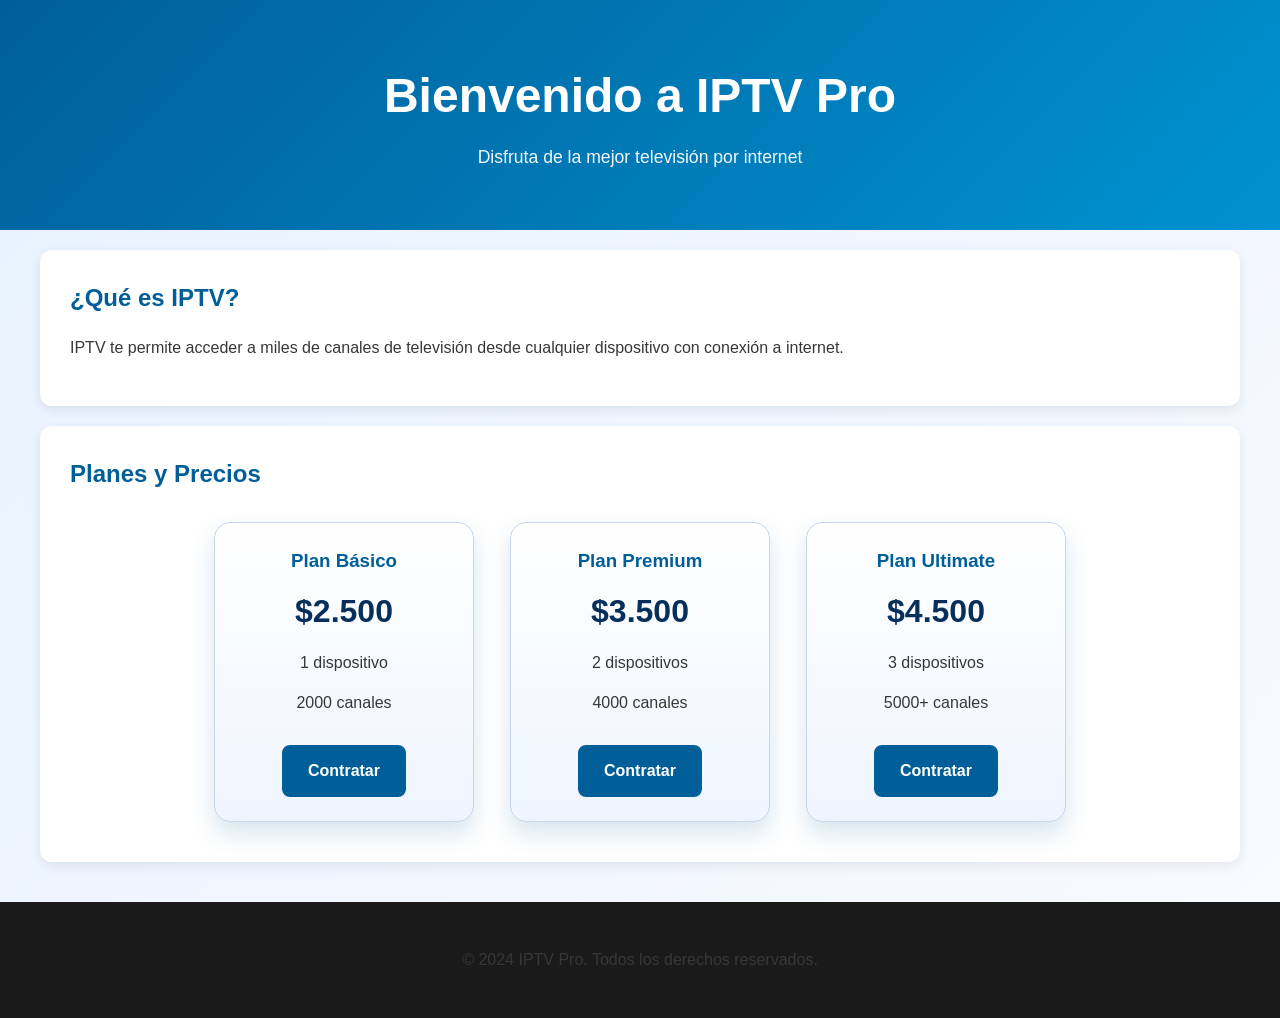
==== prueba.html @ ab82f14b "Reparacion de errores en el codigo HTML, se agrego un nuevo archivo llamado prueba.html" ====
<!DOCTYPE html>
<html lang="es">
<head>
    <meta charset="UTF-8">
    <meta name="viewport" content="width=device-width, initial-scale=1.0">
    <title>Prueba IPTV</title>
    <link rel="stylesheet" href="css/estilo.css">
    <style>
        body {
            font-family: Arial, sans-serif;
        }
    </style>
</head>
<body>
    <header>
        <h1>Bienvenido a IPTV Pro</h1>
        <p>Disfruta de la mejor televisión por internet</p>
    </header>

    <section id="about">
        <h2>¿Qué es IPTV?</h2>
        <p>IPTV te permite acceder a miles de canales de televisión desde cualquier dispositivo con conexión a internet.</p>
    </section>

    <section id="pricing">
        <h2>Planes y Precios</h2>
        <div class="pricing">
            <div class="plan">
                <h3>Plan Básico</h3>
                <p class="price">$2.500</p>
                <p>1 dispositivo</p>
                <p>2000 canales</p>
                <a class="btn" href="https://wa.me/56928422082" target="_blank">Contratar</a>
            </div>
            <div class="plan">
                <h3>Plan Premium</h3>
                <p class="price">$3.500</p>
                <p>2 dispositivos</p>
                <p>4000 canales</p>
                <a class="btn" href="https://wa.me/56928422082" target="_blank">Contratar</a>
            </div>
            <div class="plan">
                <h3>Plan Ultimate</h3>
                <p class="price">$4.500</p>
                <p>3 dispositivos</p>
                <p>5000+ canales</p>
                <a class="btn" href="https://wa.me/56928422082" target="_blank">Contratar</a>
            </div>
        </div>
    </section>

    <footer>
        <p>&copy; 2024 IPTV Pro. Todos los derechos reservados.</p>
    </footer>
</body>
</html>
---- css/estilo.css ----
/* ============================================
   VARIABLES DE COLORES Y TEMAS GLOBALES
   ============================================ */
:root {
    /* Color de fondo principal */
    --bg: #f4f8ff;
    /* Color del texto general */
    --text: #1a1a1a;
    /* Color del texto desaturado */
    --muted: #373737;
    /* Color primario de la marca (azul) */
    --primary: #005f99;
    /* Color del texto sobre fondo primario */
    --primary-text: #ffffff;
    /* Color de superficie secundaria */
    --surface: #ebf3ff;
    /* Color de tarjetas */
    --card: #ffffff;
    /* Color de bordes */
    --border: #c6d6eb;
    /* Color de botones al pasar el mouse */
    --button-hover: #004f84;
    /* Color de enfoque/foco */
    --focus: #ffb703;
    /* Color de acento secundario */
    --accent: #0092d1;
}

/* Selector universal - aplica a todos los elementos */
* {
    box-sizing: border-box;
}

/* ============================================
   ESTILOS BASE DEL DOCUMENTO
   ============================================ */
body {
    font-family: "Segoe UI", Arial, sans-serif;
    margin: 0;
    padding: 0;
    /* Fondo con gradiente degradado azul */
    background: linear-gradient(135deg, #e7f1ff 0%, #f8fbff 100%);
    color: var(--text);
    line-height: 1.5;
}

/* ============================================
   ESTILOS DEL ENCABEZADO
   ============================================ */
header {
    text-align: center;
    padding: 60px 20px;
    background: linear-gradient(135deg, #005f99 0%, #0092d1 100%);
    color: white;
}

/* Título principal - responsive con clamp */
header h1 {
    margin: 0 0 12px;
    /* Tamaño que se adapta entre 2rem y 3rem según el viewport */
    font-size: clamp(2rem, 4vw, 3rem);
}

/* Párrafos dentro del encabezado */
header p {
    margin: 0;
    font-size: 1.1rem;
    color: rgba(255, 255, 255, 0.95);
}

/* ============================================
   ESTILOS DE SECCIONES
   ============================================ */
section {
    /* Ancho máximo para evitar contenido demasiado ancho */
    max-width: 1200px;
    margin: 20px auto;
    padding: 30px;
    background-color: var(--card);
    border-radius: 12px;
    box-shadow: 0 4px 12px rgba(0, 0, 0, 0.08);
}

/* Encabezados de nivel 2 - color primario */
section h2 {
    color: var(--primary);
    margin-top: 0;
}

/* Texto general y elementos de lista */
p, li {
    color: var(--muted);
}

/* Estilos de listas */
ul {
    list-style-type: none;
    padding: 0;
}

/* Elementos de lista con borde izquierdo coloreado */
li {
    margin: 10px 0;
    padding: 10px;
    padding-left: 20px;
    background-color: transparent;
    border-left: 4px solid var(--primary);
    color: var(--muted);
}
/* ============================================
   SECCIÓN DE PRECIOS - LAYOUT Y TARJETAS
   ============================================ */
.pricing {
    display: flex;
    justify-content: center;
    gap: 16px;
    flex-wrap: wrap;
}

/* Tarjeta individual de plan de precios */
.plan {
    background: linear-gradient(180deg, #ffffff 0%, #eef5ff 100%);
    padding: 24px;
    margin: 10px;
    border-radius: 16px;
    text-align: center;
    width: min(260px, 100%);
    border: 1px solid var(--border);
    /* Sombra inicial */
    box-shadow: 0 12px 24px rgba(0, 92, 152, 0.16);
    /* Transición suave para efectos hover */
    transition: transform 0.25s ease, box-shadow 0.25s ease;
}

.plan:hover {
    transform: translateY(-5px);
    box-shadow: 0 16px 32px rgba(0, 92, 152, 0.24);
}

/* Encabezado de plan */
.plan h3 {
    color: var(--primary);
    margin-bottom: 0.75rem;
    margin-top: 0;
}

/* Precio de la tarjeta - destacado con tamaño grande */
.plan .price {
    font-size: 2rem;
    font-weight: 700;
    color: #072f5b;
    margin: 0.25rem 0 0.75rem;
}

/* ============================================
   ESTILOS DE BOTONES
   ============================================ */
a.btn,
button.btn {
    display: inline-block;
    margin: 14px 0 0;
    padding: 12px 24px;
    border-radius: 8px;
    border: 2px solid var(--primary);
    background-color: var(--primary);
    color: var(--primary-text);
    text-decoration: none;
    cursor: pointer;
    font-weight: 700;
    /* Transiciones suaves */
    transition: background-color 0.2s ease, transform 0.2s ease;
}

/* Estado hover para botones */
a.btn:hover,
button.btn:hover {
    background-color: var(--button-hover);
    transform: translateY(-1px);
}

/* Estado focus para accesibilidad */
a.btn:focus,
button.btn:focus {
    outline: 2px solid var(--focus);
    outline-offset: 2px;
}


/* ============================================
   SECCIÓN GALERÍA DE PASOS
   ============================================ */
#gallery {
    padding: 20px 0;
}

/* Contenedor de galería con grid responsive */
#gallery .gallery {
    display: grid;
    grid-template-columns: repeat(auto-fit, minmax(220px, 1fr));
    gap: 16px;
    align-items: start;
}

/* Elemento de figura */
#gallery figure {
    margin: 0;
    background-color: #fff;
    border: 1px solid var(--border);
    border-radius: 12px;
    overflow: hidden;
    box-shadow: 0 8px 16px rgba(0, 0, 0, 0.08);
}

/* Imágenes responsivas en galería */
#gallery img {
    width: 100%;
    height: auto;
    display: block;
}

/* Leyenda de figures */
#gallery figcaption {
    padding: 12px;
    background-color: #f8fbff;
    color: var(--muted);
    font-weight: 600;
    text-align: center;
    border-top: 1px solid var(--border);
}

/* ============================================
   SECCIÓN DESTACADA (COMPATIBILIDAD)
   ============================================ */
.highlight-box {
    background: linear-gradient(135deg, #00a8ff 0%, #24c6dc 100%);
    color: white;
    border: none;
    box-shadow: 0 20px 40px rgba(0, 0, 0, 0.18);
}

/* Encabezado en sección destacada */
.highlight-box h2 {
    color: #ffffff;
}

/* Grid para listado de compatibilidad */
.compatibility-list {
    display: grid;
    grid-template-columns: repeat(auto-fit, minmax(140px, 1fr));
    gap: 12px;
    margin-top: 18px;
}

/* Elementos del listado de compatibilidad */
.compatibility-list div {
    padding: 18px 14px;
    background: rgba(255, 255, 255, 0.16);
    border: 1px solid rgba(255, 255, 255, 0.28);
    border-radius: 14px;
    font-weight: 700;
    text-align: center;
    color: #ffffff;
    transition: background 0.2s ease;
}

.compatibility-list div:hover {
    background: rgba(255, 255, 255, 0.24);
}

/* ============================================
   SECCIÓN EXPERIENCIA (HISTORIA Y BENEFICIOS)
   ============================================ */
.experience-box {
    background: linear-gradient(135deg, #fff9ed 0%, #fff3d6 100%);
    border: 1px solid #ffd687;
    color: #1c1c1c;
}

/* Encabezado en sección experiencia */
.experience-box h2 {
    color: #b45309;
    margin: 0;
}

/* Contenedor superior con ícono y título */
.experience-top {
    display: flex;
    gap: 18px;
    align-items: center;
    margin-bottom: 18px;
}

/* Ícono de insignia/trofeo */
.experience-badge {
    width: 80px;
    min-width: 80px;
    border-radius: 24px;
    background: #d97706;
    padding: 16px;
    box-shadow: 0 20px 40px rgba(0, 0, 0, 0.12);
}

/* Grid para tarjetas de experiencia */
.experience-grid {
    display: grid;
    grid-template-columns: repeat(2, minmax(0, 1fr));
    gap: 20px;
    align-items: stretch;
    margin-top: 20px;
}

/* Tarjeta individual de experiencia */
.experience-card {
    padding: 22px;
    background: #ffffff;
    border-radius: 18px;
    box-shadow: 0 18px 30px rgba(0, 0, 0, 0.08);
    border: 1px solid rgba(229, 159, 14, 0.16);
}

/* Número destacado en tarjeta */
.experience-number {
    margin: 0 0 14px;
    font-size: clamp(2.2rem, 4vw, 3rem);
    font-weight: 800;
    color: #d97706;
}

/* Encabezado de tarjeta */
.experience-card h3 {
    margin-top: 0;
    color: #0f172a;
}

/* Listado dentro de tarjetas */
.experience-card ul {
    list-style: none;
    padding: 0;
    margin: 16px 0 0;
}

/* Elementos de lista con marca de verificación */
.experience-card li {
    margin: 12px 0;
    padding-left: 24px;
    position: relative;
    color: #334155;
    border: none;
}

/* Marca de verificación personalizada */
.experience-card li::before {
    content: "✔";
    position: absolute;
    left: 0;
    top: 0;
    color: #16a34a;
}

/* Nota final de experiencia */
.experience-note {
    margin-top: 20px;
    color: var(--muted);
    font-style: italic;
}

/* ============================================
   RESPONSIVE DESIGN - MEDIA QUERIES
   ============================================ */
@media (max-width: 768px) {
    /* Cambiar grid a una sola columna en mobile */
    .experience-grid {
        grid-template-columns: 1fr;
    }
    
    section {
        padding: 20px;
        margin: 15px auto;
    }
}

/* ============================================
   BOTÓN ALTERNATIVO PARA PASOS
   ============================================ */
.btn-step {
    display: inline-block;
    margin: 12px 0;
    padding: 10px 18px;
    border-radius: 8px;
    border: 2px solid var(--primary);
    background-color: var(--primary);
    color: var(--primary-text);
    text-decoration: none;
    cursor: pointer;
    font-weight: 700;
    font-size: 0.9rem;
    /* Transiciones suaves */
    transition: background-color 0.2s ease, transform 0.2s ease;
}

/* Efecto hover */
.btn-step:hover {
    background-color: var(--button-hover);
    transform: translateY(-1px);
}

/* Efecto focus para accesibilidad */
.btn-step:focus {
    outline: 3px solid var(--focus);
    outline-offset: 2px;
}


/* ============================================
   FOOTER - PIE DE PÁGINA
   ============================================ */
footer {
    text-align: center;
    padding: 30px 20px;
    background-color: #1a1a1a;
    color: var(--primary-text);
    margin-top: 40px;
}
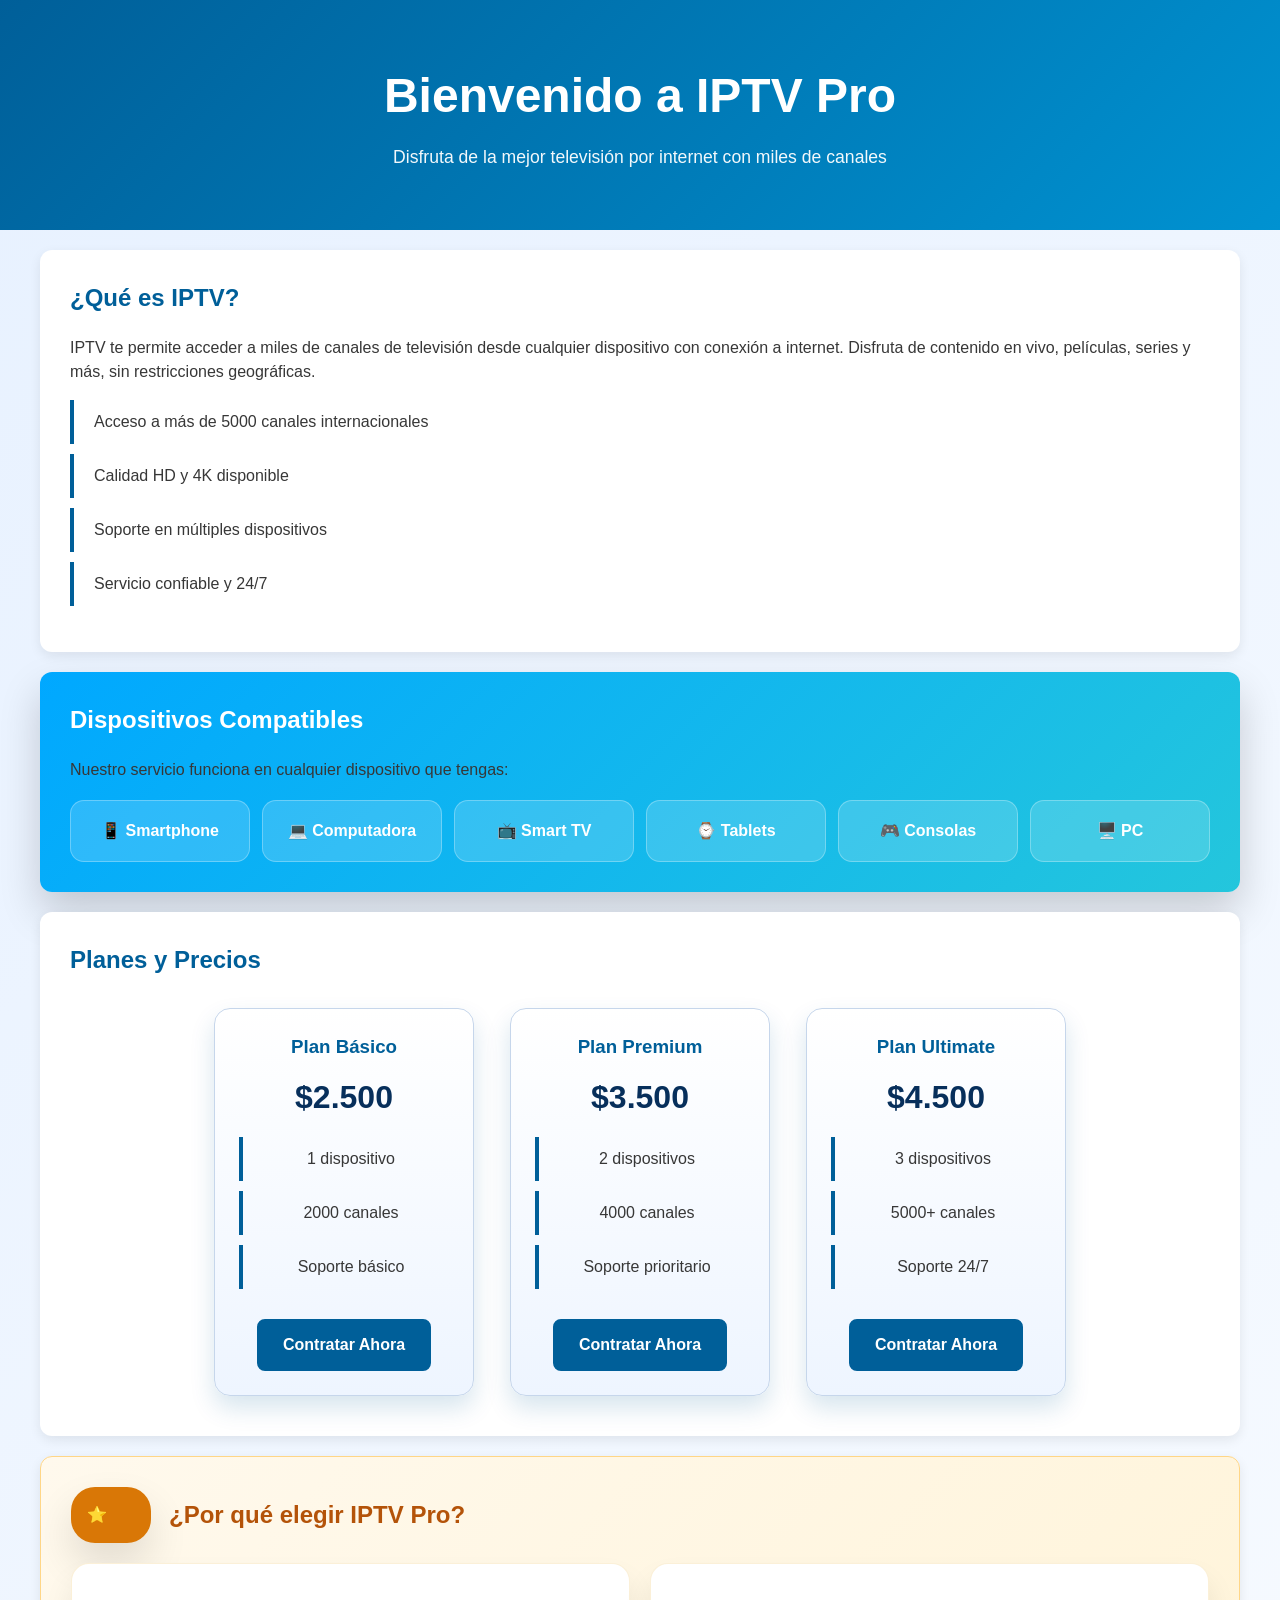
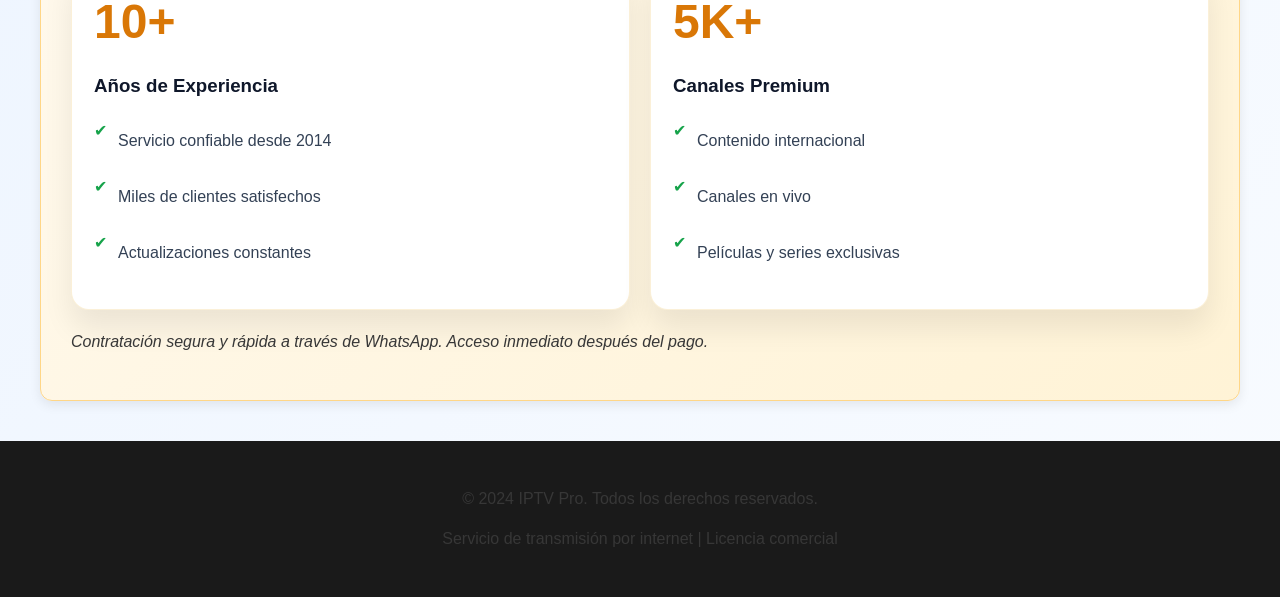
==== commit f57df3a5: "Mejorar estructura y contenido de prueba.html - Agregar secciones compatibilidad y experiencia" ====
--- a/prueba.html
+++ b/prueba.html
@@ -3,54 +3,114 @@
 <head>
     <meta charset="UTF-8">
     <meta name="viewport" content="width=device-width, initial-scale=1.0">
-    <title>Prueba IPTV</title>
+    <title>IPTV Pro - Televisión por Internet</title>
     <link rel="stylesheet" href="css/estilo.css">
-    <style>
-        body {
-            font-family: Arial, sans-serif;
-        }
-    </style>
 </head>
 <body>
+    <!-- HEADER -->
     <header>
         <h1>Bienvenido a IPTV Pro</h1>
-        <p>Disfruta de la mejor televisión por internet</p>
+        <p>Disfruta de la mejor televisión por internet con miles de canales</p>
     </header>
 
+    <!-- SECCIÓN SOBRE IPTV -->
     <section id="about">
         <h2>¿Qué es IPTV?</h2>
-        <p>IPTV te permite acceder a miles de canales de televisión desde cualquier dispositivo con conexión a internet.</p>
+        <p>IPTV te permite acceder a miles de canales de televisión desde cualquier dispositivo con conexión a internet. Disfruta de contenido en vivo, películas, series y más, sin restricciones geográficas.</p>
+        <ul>
+            <li>Acceso a más de 5000 canales internacionales</li>
+            <li>Calidad HD y 4K disponible</li>
+            <li>Soporte en múltiples dispositivos</li>
+            <li>Servicio confiable y 24/7</li>
+        </ul>
     </section>
 
+    <!-- SECCIÓN COMPATIBILIDAD -->
+    <section class="highlight-box">
+        <h2>Dispositivos Compatibles</h2>
+        <p>Nuestro servicio funciona en cualquier dispositivo que tengas:</p>
+        <div class="compatibility-list">
+            <div>📱 Smartphone</div>
+            <div>💻 Computadora</div>
+            <div>📺 Smart TV</div>
+            <div>⌚ Tablets</div>
+            <div>🎮 Consolas</div>
+            <div>🖥️ PC</div>
+        </div>
+    </section>
+
+    <!-- SECCIÓN PLANES Y PRECIOS -->
     <section id="pricing">
         <h2>Planes y Precios</h2>
         <div class="pricing">
             <div class="plan">
                 <h3>Plan Básico</h3>
                 <p class="price">$2.500</p>
-                <p>1 dispositivo</p>
-                <p>2000 canales</p>
-                <a class="btn" href="https://wa.me/56928422082" target="_blank">Contratar</a>
+                <ul>
+                    <li>1 dispositivo</li>
+                    <li>2000 canales</li>
+                    <li>Soporte básico</li>
+                </ul>
+                <a class="btn" href="https://wa.me/56928422082" target="_blank">Contratar Ahora</a>
             </div>
             <div class="plan">
                 <h3>Plan Premium</h3>
                 <p class="price">$3.500</p>
-                <p>2 dispositivos</p>
-                <p>4000 canales</p>
-                <a class="btn" href="https://wa.me/56928422082" target="_blank">Contratar</a>
+                <ul>
+                    <li>2 dispositivos</li>
+                    <li>4000 canales</li>
+                    <li>Soporte prioritario</li>
+                </ul>
+                <a class="btn" href="https://wa.me/56928422082" target="_blank">Contratar Ahora</a>
             </div>
             <div class="plan">
                 <h3>Plan Ultimate</h3>
                 <p class="price">$4.500</p>
-                <p>3 dispositivos</p>
-                <p>5000+ canales</p>
-                <a class="btn" href="https://wa.me/56928422082" target="_blank">Contratar</a>
+                <ul>
+                    <li>3 dispositivos</li>
+                    <li>5000+ canales</li>
+                    <li>Soporte 24/7</li>
+                </ul>
+                <a class="btn" href="https://wa.me/56928422082" target="_blank">Contratar Ahora</a>
             </div>
         </div>
     </section>
 
+    <!-- SECCIÓN EXPERIENCIA -->
+    <section class="experience-box">
+        <div class="experience-top">
+            <div class="experience-badge">⭐</div>
+            <div>
+                <h2>¿Por qué elegir IPTV Pro?</h2>
+            </div>
+        </div>
+        <div class="experience-grid">
+            <div class="experience-card">
+                <p class="experience-number">10+</p>
+                <h3>Años de Experiencia</h3>
+                <ul>
+                    <li>Servicio confiable desde 2014</li>
+                    <li>Miles de clientes satisfechos</li>
+                    <li>Actualizaciones constantes</li>
+                </ul>
+            </div>
+            <div class="experience-card">
+                <p class="experience-number">5K+</p>
+                <h3>Canales Premium</h3>
+                <ul>
+                    <li>Contenido internacional</li>
+                    <li>Canales en vivo</li>
+                    <li>Películas y series exclusivas</li>
+                </ul>
+            </div>
+        </div>
+        <p class="experience-note">Contratación segura y rápida a través de WhatsApp. Acceso inmediato después del pago.</p>
+    </section>
+
+    <!-- FOOTER -->
     <footer>
         <p>&copy; 2024 IPTV Pro. Todos los derechos reservados.</p>
+        <p>Servicio de transmisión por internet | Licencia comercial</p>
     </footer>
 </body>
 </html>
